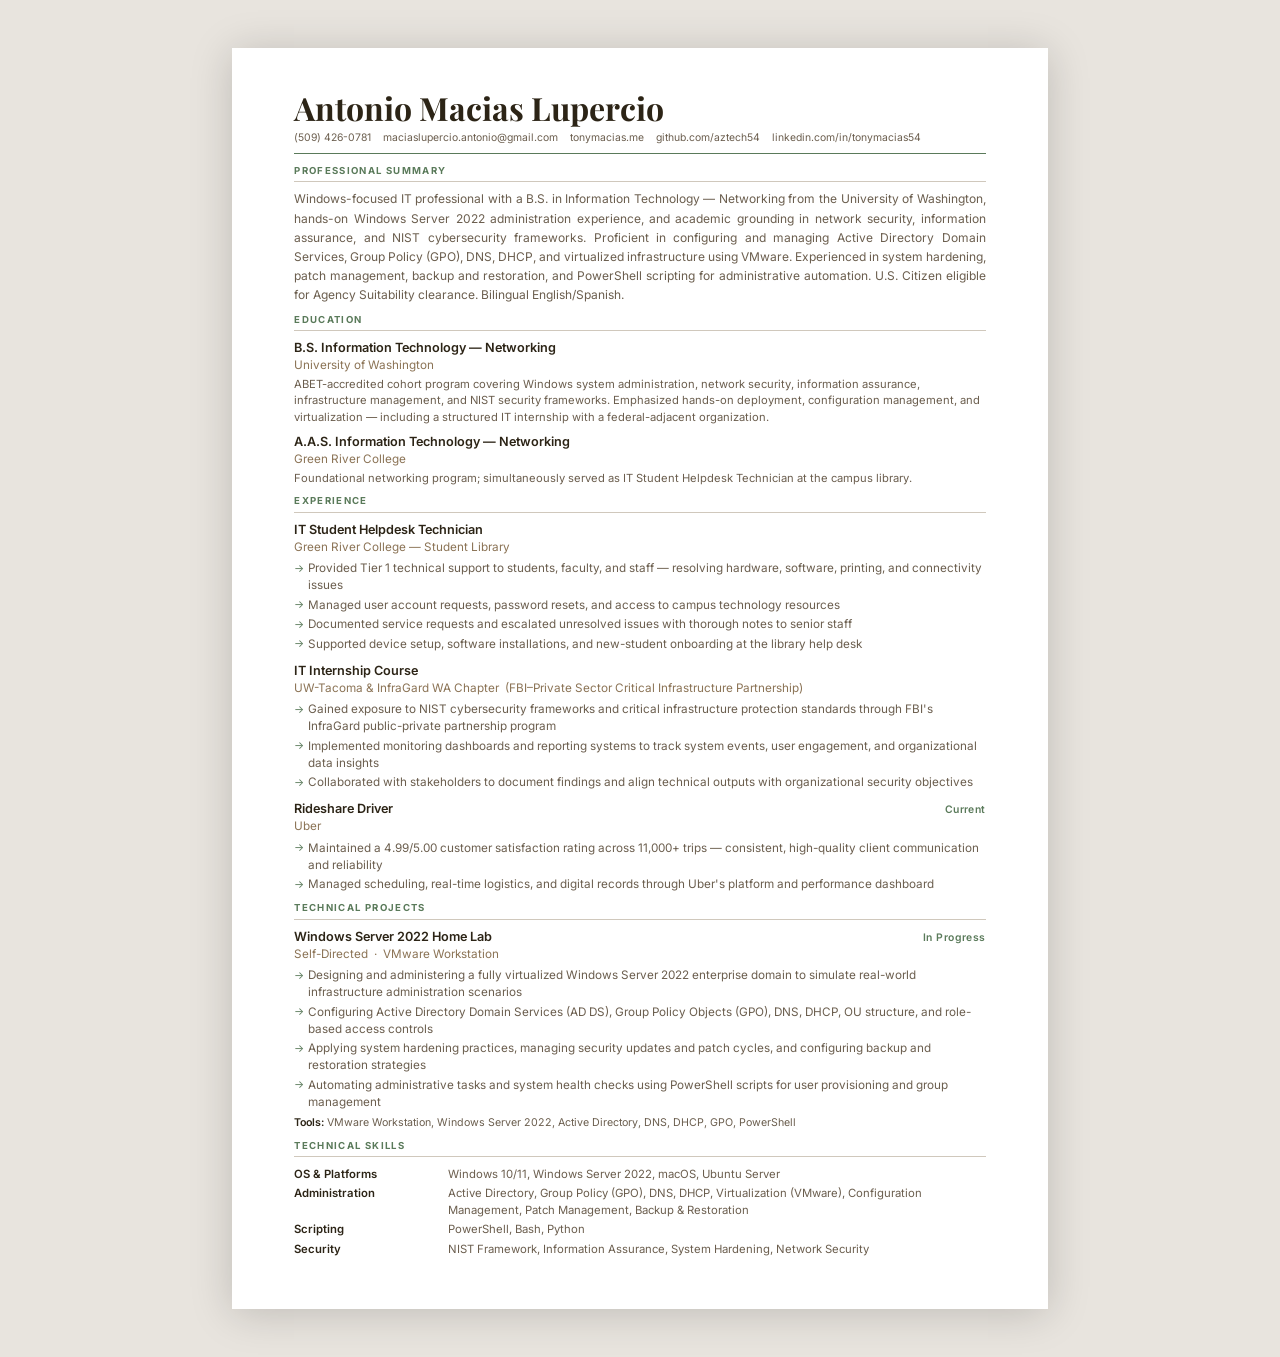
==== resume-kearney.html @ c26a196d "Add Kearney & Co ATS-optimized resume (Windows Systems Administrator)" ====
<!DOCTYPE html>
<html lang="en">
<head>
  <meta charset="UTF-8" />
  <meta name="viewport" content="width=device-width, initial-scale=1.0" />
  <title>Antonio Macias Lupercio — Windows Systems Administrator</title>
  <link rel="preconnect" href="https://fonts.googleapis.com" />
  <link rel="preconnect" href="https://fonts.gstatic.com" crossorigin />
  <link href="https://fonts.googleapis.com/css2?family=Playfair+Display:wght@700&family=Inter:wght@300;400;500;600&display=swap" rel="stylesheet" />
  <style>
    /* ---- RESET & BASE ---- */
    *, *::before, *::after { box-sizing: border-box; margin: 0; padding: 0; }

    :root {
      --green:  #5a7a5a;
      --dark:   #2c2416;
      --muted:  #6b5e4e;
      --brown:  #8b7355;
      --border: #d0c8bc;
      --bg:     #ffffff;
    }

    body {
      font-family: 'Inter', -apple-system, sans-serif;
      font-size: 9.5pt;
      color: var(--dark);
      background: #e8e4de;
      line-height: 1.5;
    }

    /* ---- SCREEN WRAPPER ---- */
    .page {
      width: 8.5in;
      min-height: 11in;
      margin: 0.5in auto;
      padding: 0.44in 0.65in 0.44in 0.65in;
      background: #fff;
      box-shadow: 0 4px 40px rgba(0,0,0,0.18);
    }

    /* ---- HEADER ---- */
    .header { margin-bottom: 0; }
    .header-name {
      font-family: 'Playfair Display', Georgia, serif;
      font-size: 24pt;
      font-weight: 700;
      color: var(--dark);
      line-height: 1.1;
      margin-bottom: 5px;
    }
    .header-contact {
      font-size: 7.8pt;
      color: var(--muted);
      display: flex;
      gap: 0;
      flex-wrap: nowrap;
      white-space: nowrap;
    }
    .header-contact span { margin-right: 12px; }
    .header-contact a { color: var(--muted); text-decoration: none; }
    .header-rule {
      border: none;
      border-top: 1.2px solid var(--green);
      margin: 7px 0 10px 0;
    }

    /* ---- SECTION ---- */
    .section { margin-bottom: 8px; }
    .section-title {
      font-size: 7.2pt;
      font-weight: 700;
      letter-spacing: 0.14em;
      text-transform: uppercase;
      color: var(--green);
      margin-bottom: 3px;
    }
    .section-rule {
      border: none;
      border-top: 0.6px solid var(--border);
      margin-bottom: 7px;
    }

    /* ---- SUMMARY ---- */
    .summary {
      font-size: 9pt;
      color: var(--muted);
      line-height: 1.6;
      text-align: justify;
    }

    /* ---- EDUCATION ---- */
    .edu-item { margin-bottom: 6px; }
    .edu-item:last-child { margin-bottom: 0; }
    .edu-title {
      font-weight: 600;
      font-size: 9.5pt;
      color: var(--dark);
    }
    .edu-school {
      font-size: 8.8pt;
      color: var(--brown);
      margin-bottom: 1px;
    }
    .edu-detail {
      font-size: 8.4pt;
      color: var(--muted);
      line-height: 1.5;
    }

    /* ---- EXPERIENCE ---- */
    .exp-item { margin-bottom: 8px; }
    .exp-item:last-child { margin-bottom: 0; }
    .exp-header {
      display: flex;
      justify-content: space-between;
      align-items: baseline;
      gap: 10px;
    }
    .exp-title {
      font-weight: 600;
      font-size: 9.5pt;
      color: var(--dark);
    }
    .exp-status {
      font-size: 7.8pt;
      color: var(--green);
      font-weight: 600;
      white-space: nowrap;
      letter-spacing: 0.04em;
    }
    .exp-company {
      font-size: 8.8pt;
      color: var(--brown);
      margin-bottom: 4px;
    }
    .exp-bullets { list-style: none; padding: 0; }
    .exp-bullets li {
      font-size: 8.8pt;
      color: var(--muted);
      padding-left: 14px;
      position: relative;
      margin-bottom: 2.5px;
      line-height: 1.45;
    }
    .exp-bullets li::before {
      content: '→';
      position: absolute;
      left: 0;
      color: var(--green);
      font-size: 8pt;
      top: 0.5px;
    }

    /* ---- PROJECTS ---- */
    .proj-item { margin-bottom: 8px; }
    .proj-item:last-child { margin-bottom: 0; }
    .proj-header {
      display: flex;
      justify-content: space-between;
      align-items: baseline;
      gap: 10px;
    }
    .proj-title {
      font-weight: 600;
      font-size: 9.5pt;
      color: var(--dark);
    }
    .proj-status {
      font-size: 7.8pt;
      font-weight: 600;
      white-space: nowrap;
      letter-spacing: 0.04em;
    }
    .proj-status--active { color: var(--green); }
    .proj-status--done   { color: var(--brown); }
    .proj-context {
      font-size: 8.8pt;
      color: var(--brown);
      margin-bottom: 4px;
    }
    .proj-bullets { list-style: none; padding: 0; }
    .proj-bullets li {
      font-size: 8.8pt;
      color: var(--muted);
      padding-left: 14px;
      position: relative;
      margin-bottom: 2.5px;
      line-height: 1.45;
    }
    .proj-bullets li::before {
      content: '→';
      position: absolute;
      left: 0;
      color: var(--green);
      font-size: 8pt;
      top: 0.5px;
    }
    .proj-tools {
      font-size: 8pt;
      color: var(--muted);
      margin-top: 4px;
    }
    .proj-tools strong {
      color: var(--dark);
      font-weight: 600;
    }

    /* ---- SKILLS (slim ATS footer) ---- */
    .skills-table {
      width: 100%;
      border-collapse: collapse;
    }
    .skills-table tr td {
      padding: 1.5px 0;
      vertical-align: top;
      line-height: 1.45;
    }
    .skills-table td:first-child {
      font-weight: 600;
      font-size: 8.5pt;
      color: var(--dark);
      width: 1.6in;
      padding-right: 10px;
      white-space: nowrap;
    }
    .skills-table td:last-child {
      font-size: 8.5pt;
      color: var(--muted);
    }

    /* ---- PRINT ---- */
    @media print {
      body { background: #fff; }
      .page {
        margin: 0;
        padding: 0.44in 0.65in;
        box-shadow: none;
        width: 100%;
        min-height: auto;
      }
      @page {
        size: letter;
        margin: 0;
      }
      a { color: var(--muted) !important; text-decoration: none !important; }
    }
  </style>
</head>
<body>
<div class="page">

  <!-- HEADER -->
  <header class="header">
    <div class="header-name">Antonio Macias Lupercio</div>
    <div class="header-contact">
      <span>(509) 426-0781</span>
      <span><a href="mailto:maciaslupercio.antonio@gmail.com">maciaslupercio.antonio@gmail.com</a></span>
      <span><a href="https://tonymacias.me">tonymacias.me</a></span>
      <span><a href="https://github.com/aztech54">github.com/aztech54</a></span>
      <span><a href="https://www.linkedin.com/in/tonymacias54">linkedin.com/in/tonymacias54</a></span>
    </div>
    <hr class="header-rule" />
  </header>

  <!-- SUMMARY -->
  <section class="section">
    <div class="section-title">Professional Summary</div>
    <hr class="section-rule" />
    <p class="summary">
      Windows-focused IT professional with a B.S. in Information Technology — Networking from the University of Washington,
      hands-on Windows Server 2022 administration experience, and academic grounding in network security, information assurance,
      and NIST cybersecurity frameworks. Proficient in configuring and managing Active Directory Domain Services, Group Policy (GPO),
      DNS, DHCP, and virtualized infrastructure using VMware. Experienced in system hardening, patch management, backup and restoration,
      and PowerShell scripting for administrative automation. U.S. Citizen eligible for Agency Suitability clearance. Bilingual English/Spanish.
    </p>
  </section>

  <!-- EDUCATION -->
  <section class="section">
    <div class="section-title">Education</div>
    <hr class="section-rule" />

    <div class="edu-item">
      <div class="edu-title">B.S. Information Technology — Networking</div>
      <div class="edu-school">University of Washington</div>
      <div class="edu-detail">ABET-accredited cohort program covering Windows system administration, network security, information assurance, infrastructure management, and NIST security frameworks. Emphasized hands-on deployment, configuration management, and virtualization — including a structured IT internship with a federal-adjacent organization.</div>
    </div>

    <div class="edu-item">
      <div class="edu-title">A.A.S. Information Technology — Networking</div>
      <div class="edu-school">Green River College</div>
      <div class="edu-detail">Foundational networking program; simultaneously served as IT Student Helpdesk Technician at the campus library.</div>
    </div>

  </section>

  <!-- EXPERIENCE -->
  <section class="section">
    <div class="section-title">Experience</div>
    <hr class="section-rule" />

    <div class="exp-item">
      <div class="exp-header">
        <div class="exp-title">IT Student Helpdesk Technician</div>
      </div>
      <div class="exp-company">Green River College — Student Library</div>
      <ul class="exp-bullets">
        <li>Provided Tier 1 technical support to students, faculty, and staff — resolving hardware, software, printing, and connectivity issues</li>
        <li>Managed user account requests, password resets, and access to campus technology resources</li>
        <li>Documented service requests and escalated unresolved issues with thorough notes to senior staff</li>
        <li>Supported device setup, software installations, and new-student onboarding at the library help desk</li>
      </ul>
    </div>

    <div class="exp-item">
      <div class="exp-header">
        <div class="exp-title">IT Internship Course</div>
      </div>
      <div class="exp-company">UW-Tacoma &amp; InfraGard WA Chapter &nbsp;(FBI–Private Sector Critical Infrastructure Partnership)</div>
      <ul class="exp-bullets">
        <li>Gained exposure to NIST cybersecurity frameworks and critical infrastructure protection standards through FBI's InfraGard public-private partnership program</li>
        <li>Implemented monitoring dashboards and reporting systems to track system events, user engagement, and organizational data insights</li>
        <li>Collaborated with stakeholders to document findings and align technical outputs with organizational security objectives</li>
      </ul>
    </div>

    <div class="exp-item">
      <div class="exp-header">
        <div class="exp-title">Rideshare Driver</div>
        <div class="exp-status">Current</div>
      </div>
      <div class="exp-company">Uber</div>
      <ul class="exp-bullets">
        <li>Maintained a 4.99/5.00 customer satisfaction rating across 11,000+ trips — consistent, high-quality client communication and reliability</li>
        <li>Managed scheduling, real-time logistics, and digital records through Uber's platform and performance dashboard</li>
      </ul>
    </div>
  </section>

  <!-- TECHNICAL PROJECTS -->
  <section class="section">
    <div class="section-title">Technical Projects</div>
    <hr class="section-rule" />

    <div class="proj-item">
      <div class="proj-header">
        <div class="proj-title">Windows Server 2022 Home Lab</div>
        <div class="proj-status proj-status--active">In Progress</div>
      </div>
      <div class="proj-context">Self-Directed &nbsp;·&nbsp; VMware Workstation</div>
      <ul class="proj-bullets">
        <li>Designing and administering a fully virtualized Windows Server 2022 enterprise domain to simulate real-world infrastructure administration scenarios</li>
        <li>Configuring Active Directory Domain Services (AD DS), Group Policy Objects (GPO), DNS, DHCP, OU structure, and role-based access controls</li>
        <li>Applying system hardening practices, managing security updates and patch cycles, and configuring backup and restoration strategies</li>
        <li>Automating administrative tasks and system health checks using PowerShell scripts for user provisioning and group management</li>
      </ul>
      <div class="proj-tools"><strong>Tools:</strong> VMware Workstation, Windows Server 2022, Active Directory, DNS, DHCP, GPO, PowerShell</div>
    </div>

  </section>

  <!-- SKILLS (ATS keywords) -->
  <section class="section">
    <div class="section-title">Technical Skills</div>
    <hr class="section-rule" />
    <table class="skills-table">
      <tr>
        <td>OS &amp; Platforms</td>
        <td>Windows 10/11, Windows Server 2022, macOS, Ubuntu Server</td>
      </tr>
      <tr>
        <td>Administration</td>
        <td>Active Directory, Group Policy (GPO), DNS, DHCP, Virtualization (VMware), Configuration Management, Patch Management, Backup &amp; Restoration</td>
      </tr>
      <tr>
        <td>Scripting</td>
        <td>PowerShell, Bash, Python</td>
      </tr>
      <tr>
        <td>Security</td>
        <td>NIST Framework, Information Assurance, System Hardening, Network Security</td>
      </tr>
    </table>
  </section>

</div>
</body>
</html>
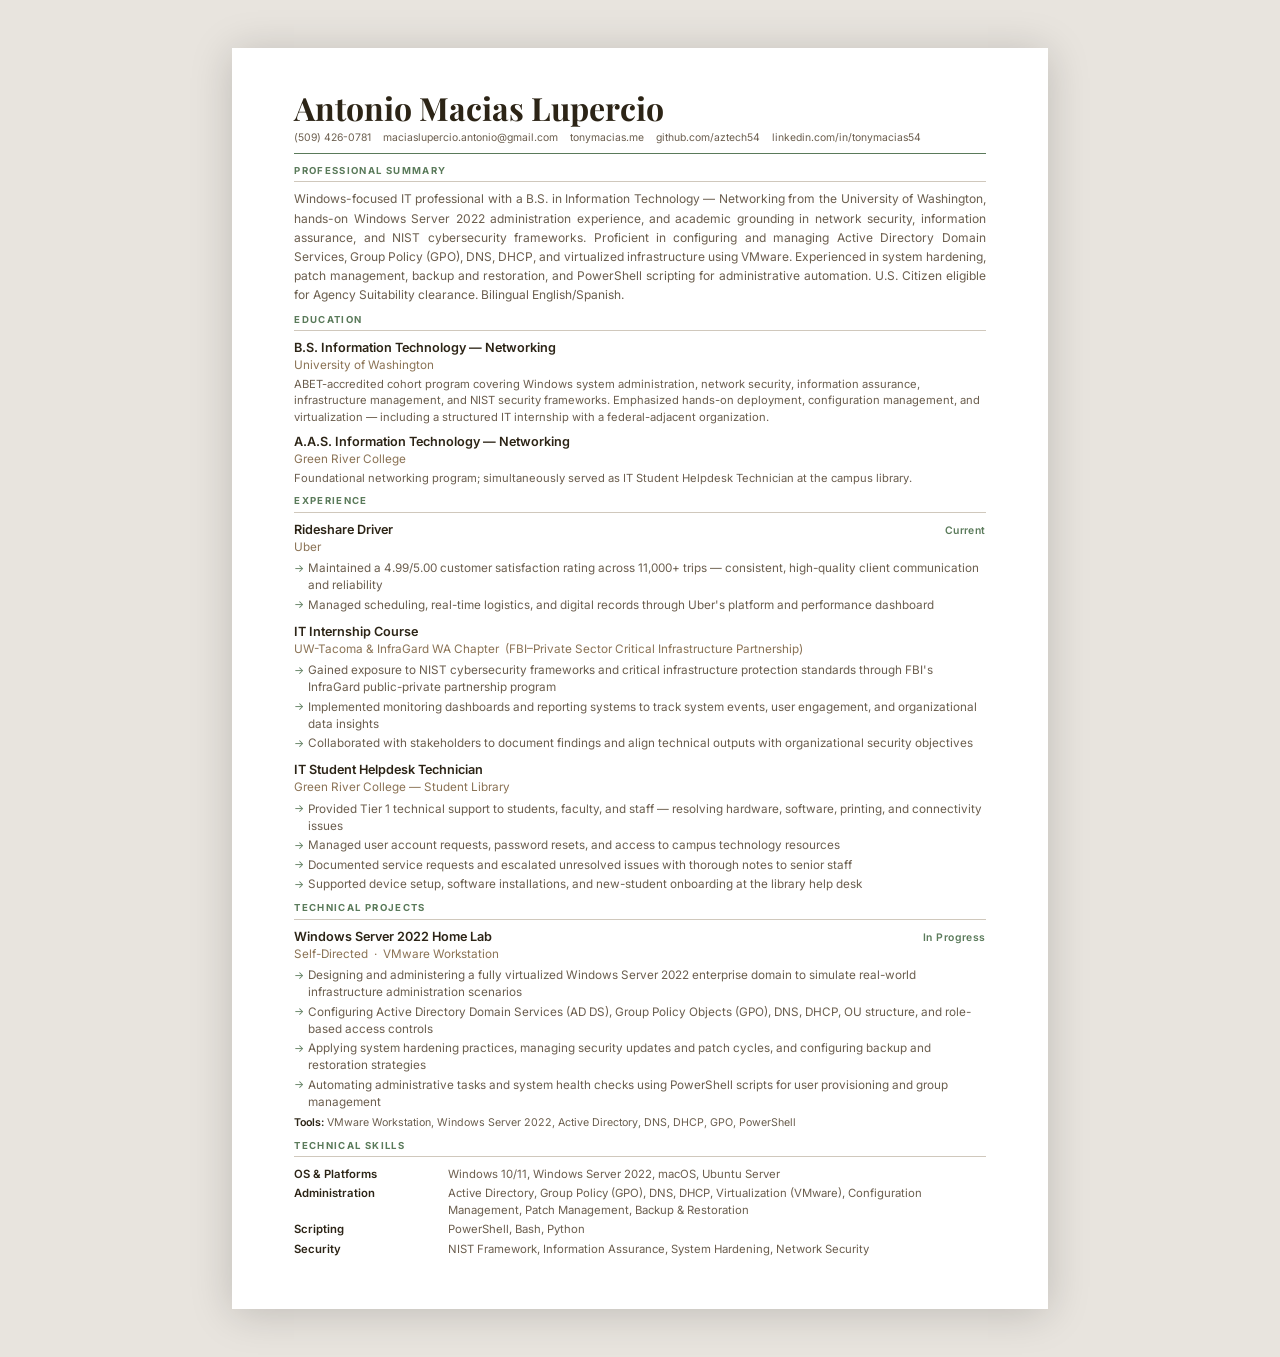
==== commit 9c91115a: "Fix experience order on Kearney + UW Pediatrics; revert UW edu description; remove HIPAA/FERPA from " ====
--- a/resume-kearney.html
+++ b/resume-kearney.html
@@ -301,14 +301,13 @@
 
     <div class="exp-item">
       <div class="exp-header">
-        <div class="exp-title">IT Student Helpdesk Technician</div>
+        <div class="exp-title">Rideshare Driver</div>
+        <div class="exp-status">Current</div>
       </div>
-      <div class="exp-company">Green River College — Student Library</div>
+      <div class="exp-company">Uber</div>
       <ul class="exp-bullets">
-        <li>Provided Tier 1 technical support to students, faculty, and staff — resolving hardware, software, printing, and connectivity issues</li>
-        <li>Managed user account requests, password resets, and access to campus technology resources</li>
-        <li>Documented service requests and escalated unresolved issues with thorough notes to senior staff</li>
-        <li>Supported device setup, software installations, and new-student onboarding at the library help desk</li>
+        <li>Maintained a 4.99/5.00 customer satisfaction rating across 11,000+ trips — consistent, high-quality client communication and reliability</li>
+        <li>Managed scheduling, real-time logistics, and digital records through Uber's platform and performance dashboard</li>
       </ul>
     </div>
 
@@ -326,13 +325,14 @@
 
     <div class="exp-item">
       <div class="exp-header">
-        <div class="exp-title">Rideshare Driver</div>
-        <div class="exp-status">Current</div>
+        <div class="exp-title">IT Student Helpdesk Technician</div>
       </div>
-      <div class="exp-company">Uber</div>
+      <div class="exp-company">Green River College — Student Library</div>
       <ul class="exp-bullets">
-        <li>Maintained a 4.99/5.00 customer satisfaction rating across 11,000+ trips — consistent, high-quality client communication and reliability</li>
-        <li>Managed scheduling, real-time logistics, and digital records through Uber's platform and performance dashboard</li>
+        <li>Provided Tier 1 technical support to students, faculty, and staff — resolving hardware, software, printing, and connectivity issues</li>
+        <li>Managed user account requests, password resets, and access to campus technology resources</li>
+        <li>Documented service requests and escalated unresolved issues with thorough notes to senior staff</li>
+        <li>Supported device setup, software installations, and new-student onboarding at the library help desk</li>
       </ul>
     </div>
   </section>
